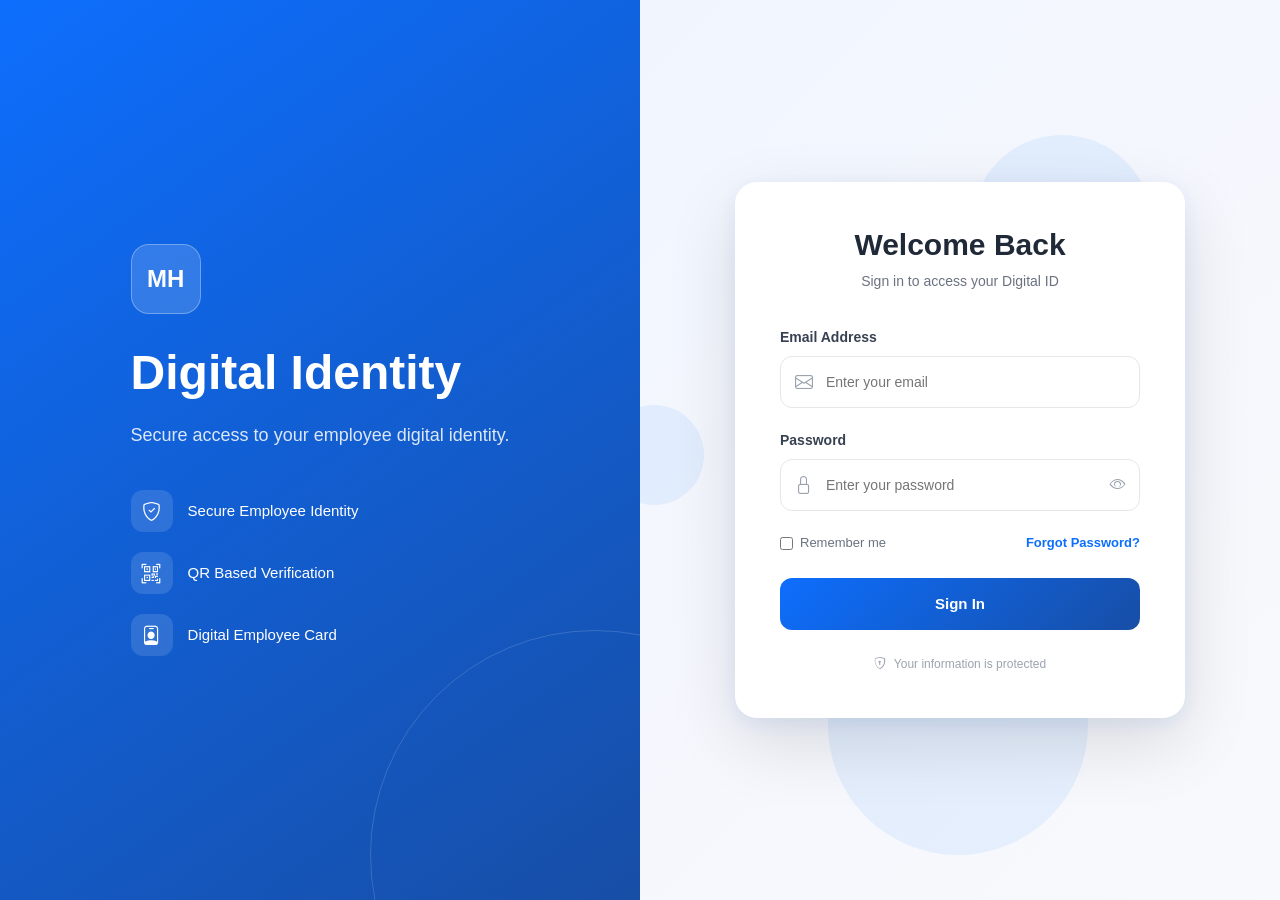
==== frontend/dashboard.html @ 88933bf2 "Initial commit" ====
<!DOCTYPE html>
<html lang="en">
<head>
    <meta charset="UTF-8">
    <meta name="viewport" content="width=device-width, initial-scale=1.0">
    <title>MH Digital ID | Dashboard</title>
    <link href="https://cdn.jsdelivr.net/npm/bootstrap@5.3.3/dist/css/bootstrap.min.css" rel="stylesheet">
    <link rel="stylesheet" href="https://cdn.jsdelivr.net/npm/bootstrap-icons@1.11.3/font/bootstrap-icons.min.css">
    <link rel="stylesheet" href="css/style.css">
    <style>
        body { background: #f8f9fc; font-family: Arial, sans-serif; }

        /* ── Sidebar ── */
        .sidebar {
            position: fixed; top: 0; left: 0;
            width: 240px; height: 100vh;
            background: linear-gradient(180deg, #111827 0%, #1e3a5f 100%);
            display: flex; flex-direction: column;
            z-index: 100; transition: 0.3s;
        }
        .sidebar-logo {
            padding: 28px 24px 20px;
            border-bottom: 1px solid rgba(255,255,255,0.08);
        }
        .sidebar-logo .logo-box {
            width: 42px; height: 42px;
            background: linear-gradient(135deg,#0d6efd,#174ea6);
            border-radius: 11px;
            display: flex; align-items: center; justify-content: center;
            color: #fff; font-weight: 700; font-size: 17px;
            margin-bottom: 10px;
        }
        .sidebar-logo h2 { color: #fff; font-size: 15px; font-weight: 700; margin: 0; }
        .sidebar-logo p  { color: rgba(255,255,255,0.45); font-size: 11px; margin: 0; }

        .sidebar-nav { padding: 18px 14px; flex: 1; overflow-y: auto; }
        .nav-label {
            font-size: 10px; font-weight: 700; letter-spacing: 1px;
            color: rgba(255,255,255,0.3); text-transform: uppercase;
            padding: 10px 10px 6px;
        }
        .nav-item {
            display: flex; align-items: center; gap: 12px;
            padding: 11px 14px; border-radius: 10px;
            color: rgba(255,255,255,0.6); font-size: 14px;
            text-decoration: none; cursor: pointer;
            transition: 0.2s; margin-bottom: 2px;
        }
        .nav-item i { font-size: 17px; width: 20px; text-align: center; }
        .nav-item:hover { background: rgba(255,255,255,0.07); color: #fff; }
        .nav-item.active {
            background: rgba(13,110,253,0.18);
            color: #60a5fa;
            border-left: 3px solid #3b82f6;
        }

        .sidebar-footer {
            padding: 16px 14px;
            border-top: 1px solid rgba(255,255,255,0.08);
        }
        .user-mini {
            display: flex; align-items: center; gap: 10px;
            padding: 10px 12px; border-radius: 10px;
            cursor: pointer; transition: 0.2s;
        }
        .user-mini:hover { background: rgba(255,255,255,0.07); }
        .user-avatar {
            width: 36px; height: 36px; border-radius: 50%;
            background: linear-gradient(135deg,#0d6efd,#174ea6);
            display: flex; align-items: center; justify-content: center;
            color: #fff; font-size: 14px; font-weight: 700; flex-shrink: 0;
        }
        .user-name  { color: #fff; font-size: 13px; font-weight: 600; }
        .user-role  { color: rgba(255,255,255,0.4); font-size: 11px; }

        /* ── Main ── */
        .main-content { margin-left: 240px; min-height: 100vh; transition: 0.3s; }

        /* ── Top bar ── */
        .topbar {
            background: #fff;
            border-bottom: 1px solid #f1f3f5;
            padding: 16px 32px;
            display: flex; align-items: center; justify-content: space-between;
            position: sticky; top: 0; z-index: 50;
        }
        .topbar h3 { font-size: 19px; font-weight: 700; color: #1f2937; margin: 0; }
        .topbar-right { display: flex; align-items: center; gap: 14px; }
        .topbar-btn {
            width: 38px; height: 38px;
            border: 1.5px solid #e5e7eb;
            border-radius: 10px; background: #fff;
            display: flex; align-items: center; justify-content: center;
            color: #6b7280; cursor: pointer; transition: 0.2s; position: relative;
        }
        .topbar-btn:hover { border-color: #0d6efd; color: #0d6efd; }
        .notif-dot {
            position: absolute; top: 6px; right: 6px;
            width: 8px; height: 8px; background: #ef4444;
            border-radius: 50%; border: 2px solid #fff;
        }

        /* ── Page body ── */
        .page-body { padding: 30px 32px; }

        /* ── Stat cards ── */
        .stat-grid { display: grid; grid-template-columns: repeat(4,1fr); gap: 20px; margin-bottom: 28px; }
        .stat-card {
            background: #fff; border-radius: 16px;
            padding: 22px 24px;
            box-shadow: 0 2px 12px rgba(0,0,0,0.05);
            display: flex; align-items: center; gap: 16px;
            transition: 0.2s;
        }
        .stat-card:hover { transform: translateY(-2px); box-shadow: 0 6px 20px rgba(0,0,0,0.08); }
        .stat-icon {
            width: 52px; height: 52px; border-radius: 14px;
            display: flex; align-items: center; justify-content: center;
            font-size: 22px; flex-shrink: 0;
        }
        .stat-icon.blue  { background: rgba(13,110,253,0.1); color: #0d6efd; }
        .stat-icon.green { background: rgba(22,163,74,0.1);  color: #16a34a; }
        .stat-icon.amber { background: rgba(245,158,11,0.1); color: #f59e0b; }
        .stat-icon.red   { background: rgba(239,68,68,0.1);  color: #ef4444; }
        .stat-num  { font-size: 26px; font-weight: 700; color: #1f2937; line-height: 1; }
        .stat-lbl  { font-size: 13px; color: #6b7280; margin-top: 3px; }
        .stat-chg  { font-size: 12px; margin-top: 4px; }
        .stat-chg.up   { color: #16a34a; }
        .stat-chg.down { color: #ef4444; }

        /* ── Digital ID card preview ── */
        .id-card-preview {
            background: linear-gradient(135deg, #111827 0%, #1e3a5f 60%, #2563eb 100%);
            border-radius: 20px; color: #fff;
            padding: 28px 30px; position: relative; overflow: hidden;
            min-height: 200px;
        }
        .id-card-preview::before {
            content: ""; position: absolute;
            width: 300px; height: 300px; border-radius: 50%;
            border: 1px solid rgba(255,255,255,0.06);
            right: -80px; top: -80px;
        }
        .id-card-preview::after {
            content: ""; position: absolute;
            width: 200px; height: 200px; border-radius: 50%;
            border: 1px solid rgba(255,255,255,0.06);
            right: -20px; bottom: -60px;
        }
        .id-card-header {
            display: flex; justify-content: space-between;
            align-items: flex-start; margin-bottom: 20px;
        }
        .id-company { font-size: 11px; font-weight: 700; letter-spacing: 1.5px; opacity: 0.6; text-transform: uppercase; }
        .id-type    { font-size: 13px; font-weight: 700; opacity: 0.9; margin-top: 2px; }
        .id-status-badge {
            padding: 4px 12px; border-radius: 20px;
            font-size: 11px; font-weight: 700; letter-spacing: 0.5px;
        }
        .id-status-badge.active  { background: rgba(22,163,74,0.25); color: #4ade80; }
        .id-status-badge.inactive{ background: rgba(239,68,68,0.25);  color: #f87171; }
        .id-body { display: flex; align-items: center; gap: 20px; }
        .id-photo {
            width: 72px; height: 72px; border-radius: 50%;
            border: 3px solid rgba(255,255,255,0.25);
            background: rgba(255,255,255,0.1);
            display: flex; align-items: center; justify-content: center;
            font-size: 28px; overflow: hidden; flex-shrink: 0;
        }
        .id-photo img { width: 100%; height: 100%; object-fit: cover; }
        .id-emp-name { font-size: 20px; font-weight: 700; }
        .id-emp-role { font-size: 13px; opacity: 0.75; margin-top: 2px; }
        .id-emp-dept { font-size: 12px; opacity: 0.55; margin-top: 1px; }
        .id-footer {
            margin-top: 20px; padding-top: 16px;
            border-top: 1px solid rgba(255,255,255,0.1);
            display: flex; gap: 28px; flex-wrap: wrap;
        }
        .id-field-lbl { font-size: 10px; opacity: 0.5; text-transform: uppercase; letter-spacing: 0.8px; }
        .id-field-val { font-size: 14px; font-weight: 600; margin-top: 2px; }

        /* ── Section header ── */
        .section-hdr {
            display: flex; align-items: center; justify-content: space-between;
            margin-bottom: 16px;
        }
        .section-hdr h5 { font-size: 16px; font-weight: 700; color: #1f2937; margin: 0; }
        .section-hdr a  { font-size: 13px; color: #0d6efd; text-decoration: none; font-weight: 600; }

        /* ── Activity list ── */
        .activity-list { background: #fff; border-radius: 16px; padding: 8px 0; box-shadow: 0 2px 12px rgba(0,0,0,0.05); }
        .activity-item {
            display: flex; align-items: center; gap: 14px;
            padding: 13px 20px; border-bottom: 1px solid #f9fafb;
            transition: 0.2s;
        }
        .activity-item:last-child { border-bottom: none; }
        .activity-item:hover { background: #fafafa; }
        .activity-dot {
            width: 36px; height: 36px; border-radius: 10px;
            display: flex; align-items: center; justify-content: center;
            font-size: 15px; flex-shrink: 0;
        }
        .activity-dot.blue  { background: rgba(13,110,253,0.1); color: #0d6efd; }
        .activity-dot.green { background: rgba(22,163,74,0.1);  color: #16a34a; }
        .activity-dot.amber { background: rgba(245,158,11,0.1); color: #f59e0b; }
        .activity-dot.red   { background: rgba(239,68,68,0.1);  color: #ef4444; }
        .activity-title { font-size: 13px; font-weight: 600; color: #1f2937; }
        .activity-sub   { font-size: 12px; color: #9ca3af; margin-top: 1px; }
        .activity-time  { font-size: 11px; color: #9ca3af; margin-left: auto; white-space: nowrap; }

        /* ── Quick actions ── */
        .quick-grid { display: grid; grid-template-columns: 1fr 1fr; gap: 12px; }
        .quick-btn {
            background: #fff; border: 1.5px solid #e5e7eb;
            border-radius: 14px; padding: 18px;
            display: flex; flex-direction: column; align-items: center;
            gap: 10px; text-decoration: none; transition: 0.2s; cursor: pointer;
        }
        .quick-btn:hover { border-color: #0d6efd; box-shadow: 0 4px 16px rgba(13,110,253,0.12); }
        .quick-btn i { font-size: 24px; color: #0d6efd; }
        .quick-btn span { font-size: 12px; font-weight: 600; color: #374151; text-align: center; }

        /* ── Loading skeleton ── */
        .skeleton {
            background: linear-gradient(90deg, #f3f4f6 25%, #e9eaec 50%, #f3f4f6 75%);
            background-size: 200% 100%;
            animation: shimmer 1.5s infinite;
            border-radius: 8px;
        }
        @keyframes shimmer { 0%{background-position:200% 0} 100%{background-position:-200% 0} }

        /* ── Responsive ── */
        @media (max-width: 992px) {
            .sidebar { transform: translateX(-240px); }
            .sidebar.open { transform: translateX(0); }
            .main-content { margin-left: 0; }
            .stat-grid { grid-template-columns: 1fr 1fr; }
        }
        @media (max-width: 576px) {
            .stat-grid { grid-template-columns: 1fr; }
            .page-body { padding: 20px 16px; }
            .topbar { padding: 14px 16px; }
        }
    </style>
</head>
<body>

<!-- ── Sidebar ── -->
<nav class="sidebar" id="sidebar">
    <div class="sidebar-logo">
        <div class="logo-box">MH</div>
        <h2>Digital ID</h2>
        <p>Identity Management</p>
    </div>

    <div class="sidebar-nav">
        <div class="nav-label">Main</div>
        <a href="dashboard.html" class="nav-item active">
            <i class="bi bi-speedometer2"></i> Dashboard
        </a>
        <a href="digital-id.html" class="nav-item">
            <i class="bi bi-person-badge"></i> My Digital ID
        </a>

        <div class="nav-label" id="adminNavLabel" style="display:none;">Admin</div>
        <a href="admin-employees.html" class="nav-item" id="navEmployees" style="display:none;">
            <i class="bi bi-people"></i> Employees
        </a>
        <a href="register.html" class="nav-item" id="navRegister" style="display:none;">
            <i class="bi bi-person-plus"></i> Add Employee
        </a>
        <a href="admin-audit.html" class="nav-item" id="navAudit" style="display:none;">
            <i class="bi bi-shield-check"></i> Audit Logs
        </a>
    </div>

    <div class="sidebar-footer">
        <div class="user-mini" id="userMini">
            <div class="user-avatar" id="sidebarAvatar">?</div>
            <div>
                <div class="user-name" id="sidebarName">Loading...</div>
                <div class="user-role" id="sidebarRole">—</div>
            </div>
        </div>
        <a href="#" onclick="doLogout()" class="nav-item" style="margin-top:6px;">
            <i class="bi bi-box-arrow-right"></i> Logout
        </a>
    </div>
</nav>

<!-- ── Main ── -->
<div class="main-content">

    <!-- Top bar -->
    <div class="topbar">
        <div style="display:flex;align-items:center;gap:12px;">
            <button class="topbar-btn d-lg-none" onclick="document.getElementById('sidebar').classList.toggle('open')">
                <i class="bi bi-list"></i>
            </button>
            <div>
                <h3 id="pageTitle">Dashboard</h3>
                <div style="font-size:12px;color:#9ca3af;" id="pageSubtitle">Welcome back</div>
            </div>
        </div>
        <div class="topbar-right">
            <div class="topbar-btn" onclick="window.location.href='digital-id.html'" title="My Digital ID">
                <i class="bi bi-person-badge"></i>
            </div>
            <div class="topbar-btn" id="notifBtn" title="Notifications">
                <i class="bi bi-bell"></i>
                <span class="notif-dot" id="notifDot" style="display:none;"></span>
            </div>
            <div class="user-avatar" style="width:38px;height:38px;font-size:14px;cursor:pointer;"
                 id="topAvatar" onclick="window.location.href='digital-id.html'">?</div>
        </div>
    </div>

    <!-- Page body -->
    <div class="page-body">

        <!-- Stat cards -->
        <div class="stat-grid" id="statGrid">
            <div class="stat-card">
                <div class="stat-icon blue"><i class="bi bi-people"></i></div>
                <div>
                    <div class="stat-num" id="statTotal">—</div>
                    <div class="stat-lbl">Total Employees</div>
                </div>
            </div>
            <div class="stat-card">
                <div class="stat-icon green"><i class="bi bi-person-check"></i></div>
                <div>
                    <div class="stat-num" id="statActive">—</div>
                    <div class="stat-lbl">Active</div>
                </div>
            </div>
            <div class="stat-card">
                <div class="stat-icon amber"><i class="bi bi-person-x"></i></div>
                <div>
                    <div class="stat-num" id="statInactive">—</div>
                    <div class="stat-lbl">Inactive</div>
                </div>
            </div>
            <div class="stat-card">
                <div class="stat-icon blue"><i class="bi bi-qr-code"></i></div>
                <div>
                    <div class="stat-num" id="statDigitalIds">—</div>
                    <div class="stat-lbl">Digital IDs</div>
                </div>
            </div>
        </div>

        <div class="row g-4">
            <!-- Digital ID Card Preview -->
            <div class="col-12 col-lg-7">
                <div class="section-hdr">
                    <h5><i class="bi bi-person-badge me-2" style="color:#0d6efd;"></i>My Digital ID</h5>
                    <a href="digital-id.html">View Full Card →</a>
                </div>
                <div class="id-card-preview" id="idCardPreview">
                    <div class="id-card-header">
                        <div>
                            <div class="id-company">FlowDesk</div>
                            <div class="id-type">Digital Employee ID</div>
                        </div>
                        <div class="id-status-badge active" id="cardStatus">ACTIVE</div>
                    </div>
                    <div class="id-body">
                        <div class="id-photo" id="cardPhoto">
                            <i class="bi bi-person"></i>
                        </div>
                        <div>
                            <div class="id-emp-name" id="cardName">Loading...</div>
                            <div class="id-emp-role" id="cardDesignation">—</div>
                            <div class="id-emp-dept" id="cardDepartment">—</div>
                        </div>
                    </div>
                    <div class="id-footer">
                        <div>
                            <div class="id-field-lbl">Digital ID</div>
                            <div class="id-field-val" id="cardDigitalId">—</div>
                        </div>
                        <div>
                            <div class="id-field-lbl">Employee ID</div>
                            <div class="id-field-val" id="cardEmpId">—</div>
                        </div>
                        <div>
                            <div class="id-field-lbl">Joined</div>
                            <div class="id-field-val" id="cardJoined">—</div>
                        </div>
                    </div>
                </div>
            </div>

            <!-- Quick Actions -->
            <div class="col-12 col-lg-5">
                <div class="section-hdr">
                    <h5><i class="bi bi-lightning me-2" style="color:#0d6efd;"></i>Quick Actions</h5>
                </div>
                <div class="quick-grid">
                    <a href="digital-id.html" class="quick-btn">
                        <i class="bi bi-person-badge"></i>
                        <span>View Digital ID</span>
                    </a>
                    <a href="register.html" class="quick-btn" id="qaRegister" style="display:none;">
                        <i class="bi bi-person-plus"></i>
                        <span>Add Employee</span>
                    </a>
                    <a href="admin-employees.html" class="quick-btn" id="qaEmployees" style="display:none;">
                        <i class="bi bi-people"></i>
                        <span>Manage Employees</span>
                    </a>
                    <a href="verify.html" class="quick-btn">
                        <i class="bi bi-qr-code-scan"></i>
                        <span>Verify ID</span>
                    </a>
                    <a href="admin-audit.html" class="quick-btn" id="qaAudit" style="display:none;">
                        <i class="bi bi-shield-check"></i>
                        <span>Audit Logs</span>
                    </a>
                    <a href="#" onclick="doLogout()" class="quick-btn">
                        <i class="bi bi-box-arrow-right"></i>
                        <span>Logout</span>
                    </a>
                </div>
            </div>

            <!-- Recent Activity -->
            <div class="col-12">
                <div class="section-hdr">
                    <h5><i class="bi bi-clock-history me-2" style="color:#0d6efd;"></i>Recent Activity</h5>
                    <a href="admin-audit.html" id="viewAllLogs">View All Logs →</a>
                </div>
                <div class="activity-list" id="activityList">
                    <div class="activity-item">
                        <div class="activity-dot blue"><i class="bi bi-arrow-clockwise"></i></div>
                        <div>
                            <div class="activity-title">Loading activity...</div>
                            <div class="activity-sub">Please wait</div>
                        </div>
                    </div>
                </div>
            </div>
        </div>

    </div>
</div>

<script src="js/app.js"></script>
<script>
const API = 'http://127.0.0.1:8000/api';

async function init() {
    // Check auth
    const user = await getCurrentUser();
    if (!user) { window.location.href = 'index.html'; return; }

    // Set user info
    const initials = user.name ? user.name.charAt(0).toUpperCase() : user.email.charAt(0).toUpperCase();
    document.getElementById('sidebarAvatar').textContent = initials;
    document.getElementById('topAvatar').textContent    = initials;
    document.getElementById('sidebarName').textContent  = user.name || user.email;
    document.getElementById('sidebarRole').textContent  = roleLabel(user.role);
    document.getElementById('pageSubtitle').textContent = `Welcome back, ${(user.name || user.email).split(' ')[0]}`;

    // Show admin nav
    if (user.role === 'admin' || user.role === 'superadmin') {
        ['adminNavLabel','navEmployees','navRegister','navAudit',
         'qaRegister','qaEmployees','qaAudit'].forEach(id => {
            const el = document.getElementById(id);
            if (el) el.style.display = '';
        });
        loadAdminStats();
    }

    // Load digital ID
    loadMyDigitalId();

    // Load activity
    loadActivity(user);
}

function roleLabel(r) {
    return { superadmin:'Super Admin', admin:'HR / Admin', employee:'Employee' }[r] || r;
}

async function getCurrentUser() {
    try {
        const res = await fetch(`${API}/auth/me/`, { credentials: 'include' });
        if (!res.ok) return null;
        const d = await res.json();
        return d.success ? d.user : null;
    } catch { return null; }
}

async function loadMyDigitalId() {
    try {
        const res = await fetch(`${API}/digital-id/my/`, { credentials: 'include' });
        if (!res.ok) return;
        const d = await res.json();
        if (!d.success) return;
        const id = d.digital_id;

        document.getElementById('cardName').textContent        = id.full_name;
        document.getElementById('cardDesignation').textContent = id.designation;
        document.getElementById('cardDepartment').textContent  = id.department;
        document.getElementById('cardDigitalId').textContent   = id.digital_id_number;
        document.getElementById('cardEmpId').textContent       = id.employee_id;
        document.getElementById('cardJoined').textContent      = formatDate(id.joining_date);

        const statusBadge = document.getElementById('cardStatus');
        statusBadge.textContent = id.status;
        statusBadge.className   = `id-status-badge ${id.status === 'ACTIVE' ? 'active' : 'inactive'}`;

        if (id.profile_photo) {
            document.getElementById('cardPhoto').innerHTML = `<img src="${id.profile_photo}" alt="photo">`;
        }

        // Stats
        document.getElementById('statDigitalIds').textContent = '1';
    } catch (e) {}
}

async function loadAdminStats() {
    try {
        const res = await fetch(`${API}/employees/?page_size=1`, { credentials: 'include' });
        if (!res.ok) return;
        const d = await res.json();
        document.getElementById('statTotal').textContent = d.total || 0;

        const res2 = await fetch(`${API}/employees/?status=active&page_size=1`, { credentials: 'include' });
        if (res2.ok) {
            const d2 = await res2.json();
            document.getElementById('statActive').textContent = d2.total || 0;
        }
        const res3 = await fetch(`${API}/employees/?status=inactive&page_size=1`, { credentials: 'include' });
        if (res3.ok) {
            const d3 = await res3.json();
            document.getElementById('statInactive').textContent = d3.total || 0;
        }
        document.getElementById('statDigitalIds').textContent = d.total || 0;
    } catch {}
}

async function loadActivity(user) {
    const list = document.getElementById('activityList');
    try {
        let logs = [];
        if (user.role === 'admin' || user.role === 'superadmin') {
            const res = await fetch(`${API}/audit-logs/?page_size=6`, { credentials: 'include' });
            if (res.ok) {
                const d = await res.json();
                logs = d.logs || [];
            }
        }
        if (!logs.length) {
            list.innerHTML = `<div class="activity-item">
                <div class="activity-dot green"><i class="bi bi-check-circle"></i></div>
                <div><div class="activity-title">You are logged in</div>
                <div class="activity-sub">Session active</div></div>
                <div class="activity-time">Just now</div></div>`;
            return;
        }
        const colorMap = {
            LOGIN_SUCCESS: 'green', LOGIN_FAILED: 'red',
            EMPLOYEE_CREATED: 'blue', EMPLOYEE_UPDATED: 'amber',
            LOGOUT: 'amber', INTEGRATION_SYNC: 'blue',
        };
        const iconMap = {
            LOGIN_SUCCESS: 'bi-box-arrow-in-right', LOGIN_FAILED: 'bi-x-circle',
            EMPLOYEE_CREATED: 'bi-person-plus', EMPLOYEE_UPDATED: 'bi-pencil',
            LOGOUT: 'bi-box-arrow-right', INTEGRATION_SYNC: 'bi-arrow-repeat',
        };
        list.innerHTML = logs.map(log => `
            <div class="activity-item">
                <div class="activity-dot ${colorMap[log.action] || 'blue'}">
                    <i class="bi ${iconMap[log.action] || 'bi-activity'}"></i>
                </div>
                <div>
                    <div class="activity-title">${log.action.replace(/_/g,' ')}</div>
                    <div class="activity-sub">${log.user} — ${log.details || ''}</div>
                </div>
                <div class="activity-time">${timeAgo(log.timestamp)}</div>
            </div>`).join('');
    } catch {
        list.innerHTML = `<div class="activity-item"><div class="activity-dot blue"><i class="bi bi-info-circle"></i></div>
            <div><div class="activity-title">No recent activity</div></div></div>`;
    }
}

function timeAgo(iso) {
    const diff = (Date.now() - new Date(iso).getTime()) / 1000;
    if (diff < 60)   return `${Math.floor(diff)}s ago`;
    if (diff < 3600) return `${Math.floor(diff/60)}m ago`;
    if (diff < 86400)return `${Math.floor(diff/3600)}h ago`;
    return `${Math.floor(diff/86400)}d ago`;
}
function formatDate(s) {
    if (!s) return '—';
    const d = new Date(s);
    return d.toLocaleDateString('en-IN', { day:'2-digit', month:'short', year:'numeric' });
}
async function doLogout() {
    await fetch(`${API}/auth/logout/`, { method:'POST', credentials:'include' });
    window.location.href = 'index.html';
}

init();
</script>
</body>
</html>
---- frontend/css/style.css ----
*

{
    margin: 0;
    padding: 0;
    box-sizing: border-box;
}


body {
    font-family: Arial, sans-serif;
    background: #f8f9fc;
}



/* =====================================
   BACKGROUND
===================================== */

.background-animation {
    position: fixed;

    inset: 0;

    overflow: hidden;

    z-index: -1;

    background:
        linear-gradient(
            135deg,
            #eef4ff,
            #f8f9fc
        );
}


.background-animation span {
    position: absolute;

    display: block;

    width: 220px;
    height: 220px;

    border-radius: 50%;

    background: rgba(13, 110, 253, 0.08);

    animation: float 18s infinite ease-in-out;
}


.background-animation span:nth-child(1) {
    top: 10%;
    left: 5%;

    animation-delay: 0s;
}


.background-animation span:nth-child(2) {
    top: 60%;
    left: 15%;

    width: 150px;
    height: 150px;

    animation-delay: 3s;
}


.background-animation span:nth-child(3) {
    top: 15%;
    right: 10%;

    width: 180px;
    height: 180px;

    animation-delay: 5s;
}


.background-animation span:nth-child(4) {
    bottom: 5%;
    right: 15%;

    width: 260px;
    height: 260px;

    animation-delay: 2s;
}


.background-animation span:nth-child(5) {
    top: 45%;
    right: 45%;

    width: 100px;
    height: 100px;

    animation-delay: 7s;
}


@keyframes float {

    0% {
        transform:
            translate(0, 0)
            scale(1);
    }

    50% {
        transform:
            translate(40px, -50px)
            scale(1.15);
    }

    100% {
        transform:
            translate(0, 0)
            scale(1);
    }

}


/* =====================================
   MAIN LAYOUT
===================================== */

.login-wrapper {

    min-height: 100vh;

    display: flex;

    align-items: stretch;

}


/* =====================================
   WELCOME SECTION
===================================== */

.welcome-section {

    width: 50%;

    display: flex;

    align-items: center;

    justify-content: center;

    padding: 60px;

    background:
        linear-gradient(
            145deg,
            #0d6efd,
            #174ea6
        );

    color: white;

    position: relative;

    overflow: hidden;

}


.welcome-section::after {

    content: "";

    position: absolute;

    width: 450px;
    height: 450px;

    border-radius: 50%;

    border: 1px solid
        rgba(255,255,255,0.15);

    right: -180px;
    bottom: -180px;

}


.welcome-content {

    max-width: 500px;

    animation:
        slideFromLeft
        1s ease forwards;

}


@keyframes slideFromLeft {

    from {

        opacity: 0;

        transform:
            translateX(-50px);

    }

    to {

        opacity: 1;

        transform:
            translateX(0);

    }

}


.company-logo {

    width: 70px;
    height: 70px;

    border-radius: 18px;

    display: flex;

    align-items: center;

    justify-content: center;

    background: rgba(255,255,255,0.15);

    border:
        1px solid
        rgba(255,255,255,0.3);

    font-size: 24px;

    font-weight: 700;

    margin-bottom: 30px;

}


.welcome-content h1 {

    font-size: 48px;

    font-weight: 700;

    margin-bottom: 18px;

}


.welcome-content > p {

    font-size: 18px;

    line-height: 1.7;

    opacity: 0.85;

    margin-bottom: 40px;

}


.feature-list {

    display: flex;

    flex-direction: column;

    gap: 20px;

}


.feature-item {

    display: flex;

    align-items: center;

    gap: 15px;

    font-size: 15px;

}


.feature-item i {

    width: 42px;
    height: 42px;

    display: flex;

    align-items: center;

    justify-content: center;

    border-radius: 12px;

    background:
        rgba(255,255,255,0.12);

    font-size: 19px;

}


/* =====================================
   LOGIN SECTION
===================================== */

.login-section {

    width: 50%;

    display: flex;

    align-items: center;

    justify-content: center;

    padding: 40px;

}


.login-card {
    width: 100%;

    max-width: 450px;

    background: white;

    padding: 45px;

    border-radius: 22px;

    box-shadow:
        0 25px 70px rgba(0, 0, 0, 0.12),
        0 5px 20px rgba(13, 110, 253, 0.08);

    animation:
        cardAppear
        0.8s ease forwards;
}


@keyframes cardAppear {

    from {

        opacity: 0;

        transform:
            translateY(30px);

    }

    to {

        opacity: 1;

        transform:
            translateY(0);

    }

}


/* =====================================
   LOGIN HEADER
===================================== */

.login-header {

    text-align: center;

    margin-bottom: 35px;

}


.login-header h2 {

    font-size: 30px;

    font-weight: 700;

    color: #1f2937;

    margin-bottom: 8px;

}


.login-header p {

    color: #6b7280;

    font-size: 14px;

}


.mobile-logo {

    display: none;

}


/* =====================================
   INPUTS
===================================== */

.input-group-custom {

    margin-bottom: 22px;

}


.input-group-custom label {

    display: block;

    font-size: 14px;

    font-weight: 600;

    color: #374151;

    margin-bottom: 8px;

}


.input-wrapper {

    position: relative;

}


.input-wrapper > i {

    position: absolute;

    left: 15px;

    top: 50%;

    transform:
        translateY(-50%);

    color: #9ca3af;

    font-size: 18px;

    transition: 0.3s;

}


.input-wrapper input {

    width: 100%;

    height: 52px;

    border: 1px solid #e5e7eb;

    border-radius: 12px;

    padding:
        0 45px;

    outline: none;

    font-size: 14px;

    transition: 0.3s;

}


.input-wrapper input:focus {

    border-color: #0d6efd;

    box-shadow:
        0 0 0 4px
        rgba(13,110,253,0.1);

}


.input-wrapper input:focus
~ i {

    color: #0d6efd;

}


/* =====================================
   PASSWORD
===================================== */

.password-toggle {

    position: absolute;

    right: 14px;

    top: 50%;

    transform:
        translateY(-50%);

    border: none;

    background: transparent;

    color: #9ca3af;

    cursor: pointer;

}


/* =====================================
   OPTIONS
===================================== */

.login-options {

    display: flex;

    justify-content:
        space-between;

    align-items: center;

    margin-bottom: 25px;

    font-size: 13px;

}


.remember-me {

    display: flex;

    align-items: center;

    gap: 7px;

    color: #6b7280;

}


.login-options a {

    text-decoration: none;

    color: #0d6efd;

    font-weight: 600;

}


/* =====================================
   BUTTON
===================================== */

.login-button {

    width: 100%;

    height: 52px;

    border: none;

    border-radius: 12px;

    background:
        linear-gradient(
            135deg,
            #0d6efd,
            #174ea6
        );

    color: white;

    font-size: 15px;

    font-weight: 600;

    cursor: pointer;

    transition: 0.3s;

    display: flex;

    align-items: center;

    justify-content: center;

    gap: 10px;

}


.login-button:hover {

    transform:
        translateY(-2px);

    box-shadow:
        0 10px 25px
        rgba(13,110,253,0.25);

}


.login-button:active {

    transform:
        translateY(0);

}


/* =====================================
   MESSAGE
===================================== */

.login-message {

    margin-bottom: 15px;

}


.login-message:empty {

    display: none;

}


/* =====================================
   SECURITY NOTE
===================================== */

.security-note {

    display: flex;

    align-items: center;

    justify-content: center;

    gap: 8px;

    color: #9ca3af;

    font-size: 12px;

    margin-top: 25px;

}


/* =====================================
   RESPONSIVE
===================================== */

@media (max-width: 900px) {

    .welcome-section {

        display: none;

    }


    .login-section {

        width: 100%;

    }


    .mobile-logo {

        display: flex;

        width: 55px;
        height: 55px;

        margin:
            0 auto 20px;

        align-items: center;

        justify-content: center;

        border-radius: 15px;

        background: #0d6efd;

        color: white;

        font-weight: 700;

    }

}


@media (max-width: 500px) {

    .login-section {

        padding: 20px;

    }


    .login-card {

        padding: 30px 22px;

        border-radius: 18px;

    }


    .login-header h2 {

        font-size: 26px;

    }

}


/* =====================================
   ALERTS (Bootstrap overrides)
===================================== */

.alert {
    border-radius: 10px;
    font-size: 13px;
    padding: 10px 14px;
    border: none;
}

.alert-success {
    background: rgba(22, 163, 74, 0.1);
    color: #16a34a;
}

.alert-danger {
    background: rgba(239, 68, 68, 0.1);
    color: #ef4444;
}

.alert-warning {
    background: rgba(245, 158, 11, 0.1);
    color: #f59e0b;
}


/* =====================================
   STATUS BADGES (global)
===================================== */

.badge-active {
    background: rgba(22,163,74,0.1);
    color: #16a34a;
    padding: 4px 12px;
    border-radius: 20px;
    font-size: 11px;
    font-weight: 700;
}

.badge-inactive {
    background: rgba(239,68,68,0.1);
    color: #ef4444;
    padding: 4px 12px;
    border-radius: 20px;
    font-size: 11px;
    font-weight: 700;
}


/* =====================================
   SIDEBAR SHARED
===================================== */

.sidebar-overlay {
    position: fixed;
    inset: 0;
    background: rgba(0,0,0,0.4);
    z-index: 99;
    display: none;
}

.sidebar-overlay.show {
    display: block;
}


/* =====================================
   CARD SHARED
===================================== */

.card-base {
    background: #fff;
    border-radius: 18px;
    box-shadow: 0 4px 20px rgba(0,0,0,0.06);
    padding: 28px;
}


/* =====================================
   SPINNER OVERLAY
===================================== */

.page-loader {
    position: fixed;
    inset: 0;
    background: rgba(255,255,255,0.85);
    display: flex;
    align-items: center;
    justify-content: center;
    z-index: 999;
}


/* =====================================
   PRINT STYLES
===================================== */

@media print {
    .no-print,
    .sidebar,
    .topbar,
    .page-body > *:not(#printArea) {
        display: none !important;
    }

    body {
        background: #fff;
    }

    #printArea {
        box-shadow: none !important;
        border-radius: 0 !important;
    }
}
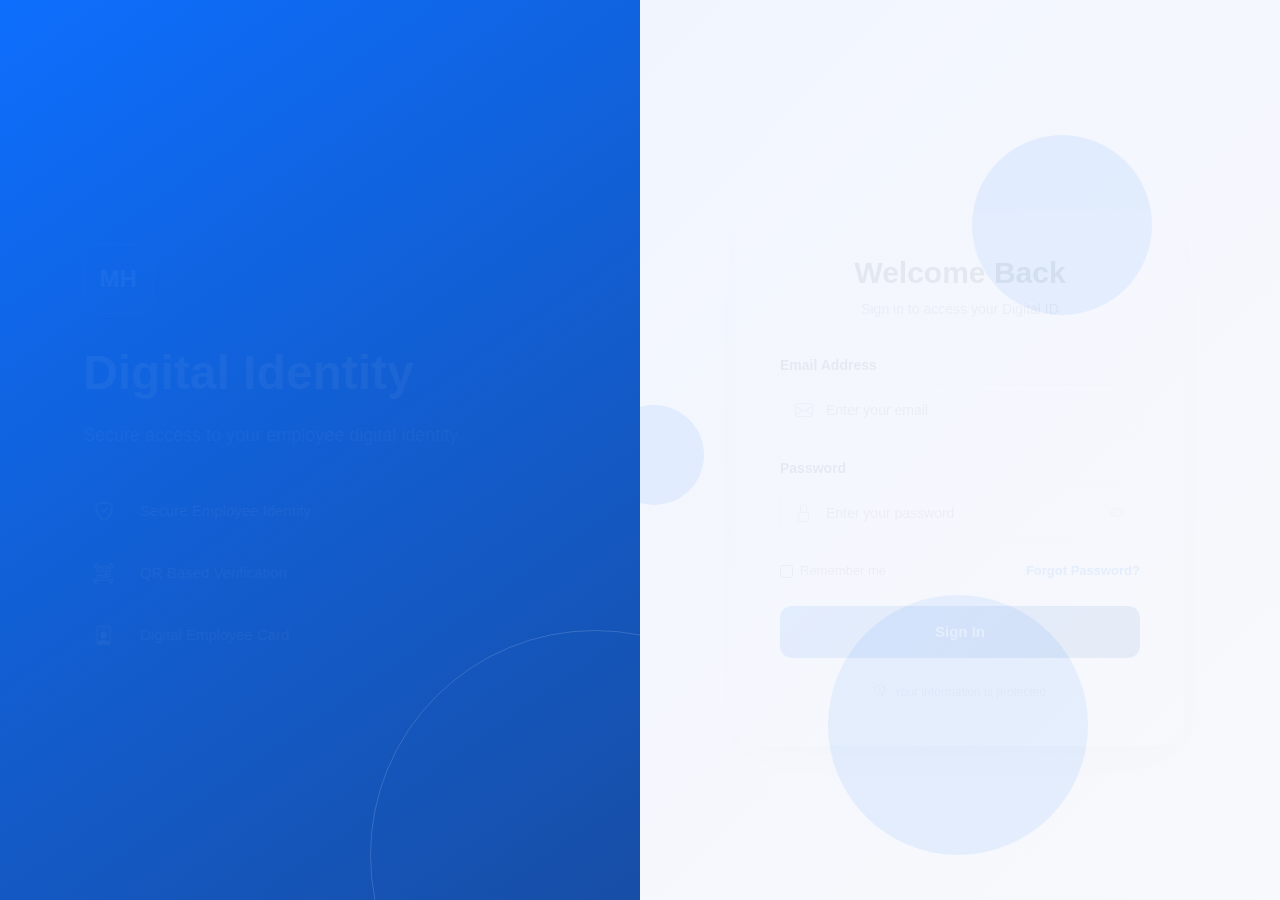
==== commit 1f9c68bc: "Update frontend pages" ====
--- a/frontend/dashboard.html
+++ b/frontend/dashboard.html
@@ -514,7 +514,10 @@
         statusBadge.className   = `id-status-badge ${id.status === 'ACTIVE' ? 'active' : 'inactive'}`;
 
         if (id.profile_photo) {
-            document.getElementById('cardPhoto').innerHTML = `<img src="${id.profile_photo}" alt="photo">`;
+            const photoUrl = id.profile_photo.startsWith('http')
+                ? id.profile_photo
+                : `http://127.0.0.1:8000${id.profile_photo}`;
+            document.getElementById('cardPhoto').innerHTML = `<img src="${photoUrl}" alt="photo" style="width:100%;height:100%;object-fit:cover;border-radius:50%;">`;
         }
 
         // Stats
